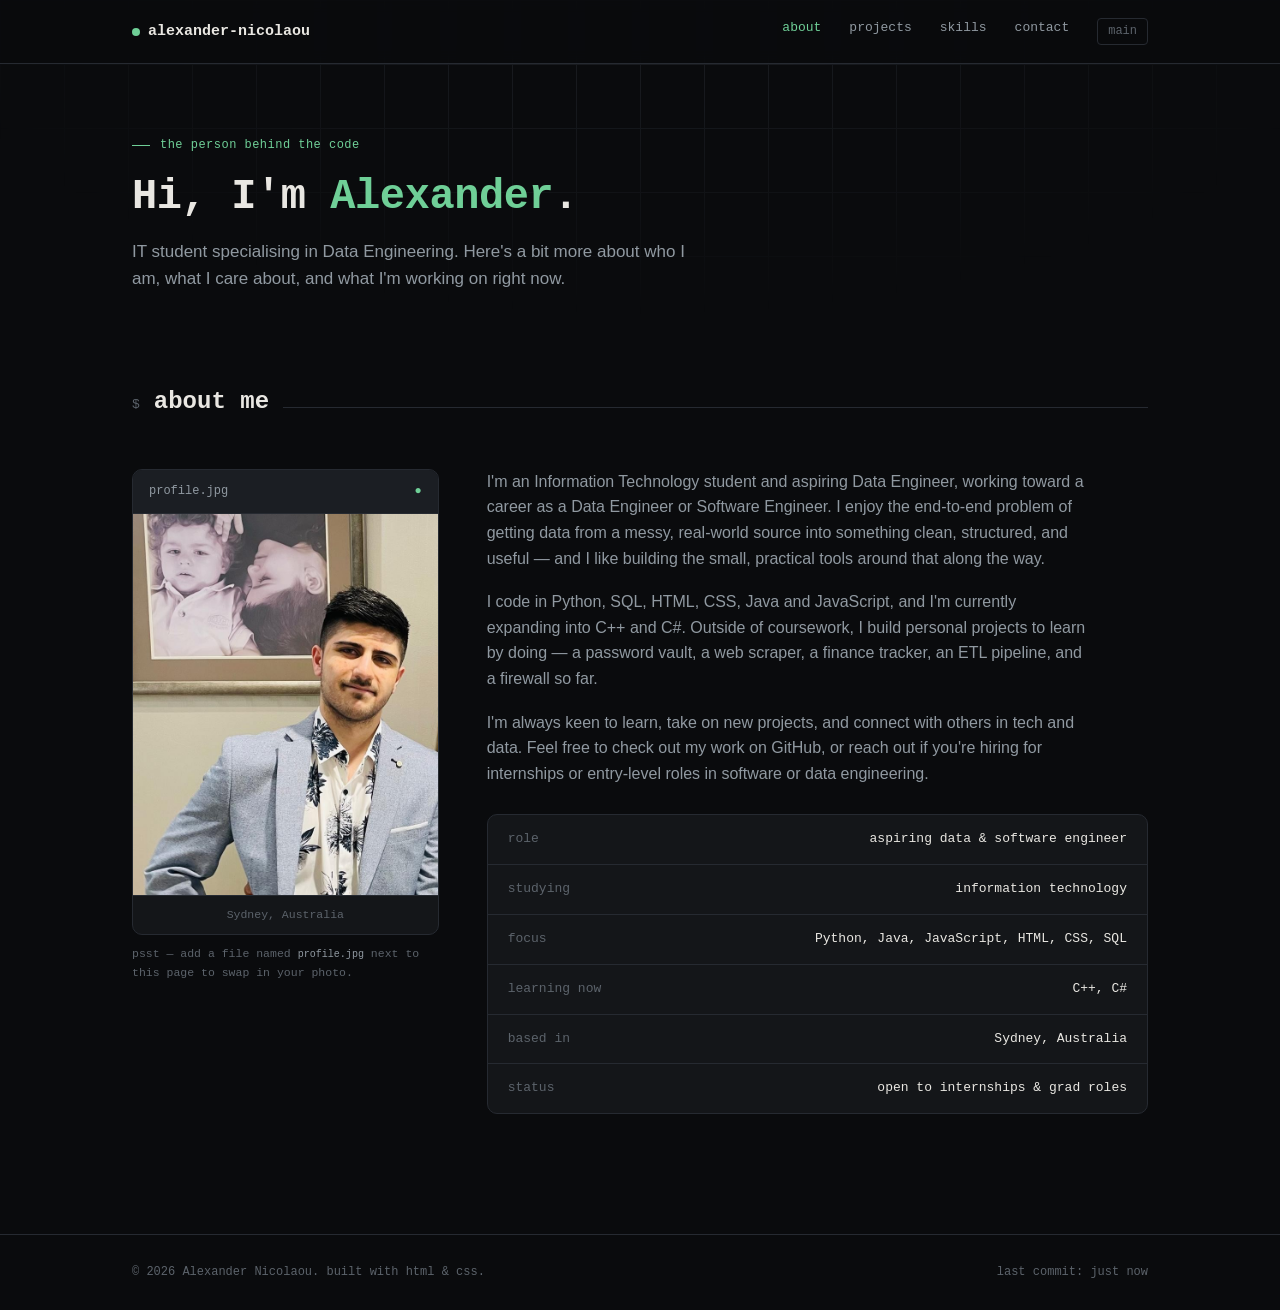
==== about.html @ 753fba61 "Add files via upload" ====
<!DOCTYPE html>
<html lang="en">
<head>
<meta charset="UTF-8">
<meta name="viewport" content="width=device-width, initial-scale=1.0">
<meta http-equiv="Content-Security-Policy" content="default-src 'self'; style-src 'self' 'unsafe-inline' https://fonts.googleapis.com https://cdn.jsdelivr.net; font-src https://fonts.gstatic.com; img-src 'self'; script-src 'none'; object-src 'none'; base-uri 'self';">
<title>About — Alexander Nicolaou</title>
<link rel="preconnect" href="https://fonts.googleapis.com">
<link rel="preconnect" href="https://fonts.gstatic.com" crossorigin>
<link href="https://fonts.googleapis.com/css2?family=JetBrains+Mono:wght@400;500;600;700&family=IBM+Plex+Sans:wght@400;500;600&display=swap" rel="stylesheet">
<link href="https://cdn.jsdelivr.net/npm/bootstrap@5.3.3/dist/css/bootstrap.min.css" rel="stylesheet">
<style>
  :root{
    --bg:#0A0B0D;
    --surface:#141619;
    --surface-2:#1B1E23;
    --border:#262A31;
    --border-strong:#34393F;
    --text:#E9E7E2;
    --text-dim:#9099A1;
    --text-faint:#5C636B;
    --green:#6FCF97;
    --amber:#E0A458;
    --red:#B9614F;
    --blue:#7CA6D8;
    --mono: 'JetBrains Mono', ui-monospace, monospace;
    --sans: 'IBM Plex Sans', -apple-system, sans-serif;
    --maxw: 1080px;
  }
  *{box-sizing:border-box; margin:0; padding:0;}
  html{scroll-behavior:smooth;}
  body{
    background:var(--bg);
    color:var(--text);
    font-family:var(--sans);
    line-height:1.6;
    font-size:16px;
    -webkit-font-smoothing:antialiased;
    min-height:100vh;
    display:flex;
    flex-direction:column;
  }
  a{color:inherit; text-decoration:none;}
  ::selection{background:var(--green); color:#0A0B0D;}

  .wrap{max-width:var(--maxw); margin:0 auto; padding:0 32px; width:100%;}

  .grid-bg{
    position:fixed; inset:0; z-index:-1; opacity:0.5;
    background-image:
      linear-gradient(var(--border) 1px, transparent 1px),
      linear-gradient(90deg, var(--border) 1px, transparent 1px);
    background-size:64px 64px;
    -webkit-mask-image: radial-gradient(ellipse 80% 50% at 50% 0%, #000 20%, transparent 70%);
            mask-image: radial-gradient(ellipse 80% 50% at 50% 0%, #000 20%, transparent 70%);
  }

  /* nav */
  header{
    position:sticky; top:0; z-index:50;
    background:rgba(10,11,13,0.85);
    backdrop-filter:blur(8px);
    border-bottom:1px solid var(--border);
  }
  nav{
    display:flex; align-items:center; justify-content:space-between;
    padding:18px 0;
  }
  .logo{
    font-family:var(--mono); font-weight:600; font-size:15px; color:var(--text);
    display:flex; align-items:center; gap:8px;
  }
  .logo .dot{width:8px; height:8px; border-radius:50%; background:var(--green); display:inline-block;}
  .navlinks{display:flex; gap:28px; font-family:var(--mono); font-size:13px; color:var(--text-dim);}
  .navlinks a{transition:color .15s ease;}
  .navlinks a:hover{color:var(--green);}
  .navlinks a.active{color:var(--green);}
  .navlinks .branch{
    color:var(--text-faint); border:1px solid var(--border); border-radius:4px;
    padding:3px 10px; font-size:12px;
  }
  @media (max-width:640px){ .navlinks a:not(.branch){display:none;} }

  main{flex:1;}

  section{padding:80px 0;}
  .section-head{
    display:flex; align-items:baseline; gap:14px; margin-bottom:44px;
  }
  .section-num{font-family:var(--mono); font-size:13px; color:var(--text-faint);}
  h2{font-family:var(--mono); font-size:24px; font-weight:600;}
  .section-rule{flex:1; height:1px; background:var(--border);}

  .btn{
    font-family:var(--mono); font-size:13px; padding:11px 20px; border-radius:6px;
    border:1px solid var(--border-strong); transition:all .15s ease; display:inline-flex; align-items:center; gap:8px;
    cursor:pointer; background:transparent;
  }
  .btn-primary{background:var(--green); color:#0A0B0D; border-color:var(--green); font-weight:600;}
  .btn-primary:hover{opacity:0.88;}
  .btn-secondary{color:var(--text); background:transparent;}
  .btn-secondary:hover{border-color:var(--text-dim); background:var(--surface);}

  .hero-mini{padding:72px 0 0;}
  .eyebrow{
    font-family:var(--mono); font-size:12px; color:var(--green);
    letter-spacing:0.04em; margin-bottom:18px; display:flex; align-items:center; gap:10px;
  }
  .eyebrow::before{content:''; width:18px; height:1px; background:var(--green); display:inline-block;}
  h1{
    font-family:var(--mono); font-weight:600; font-size:clamp(28px,4.2vw,42px);
    line-height:1.15; letter-spacing:-0.01em; margin-bottom:16px;
  }
  h1 .accent{color:var(--green);}
  .subhead{color:var(--text-dim); font-size:17px; max-width:560px;}

  /* about layout */
  .about-grid{
    display:grid; grid-template-columns:280px 1fr; gap:44px; align-items:start;
  }
  @media (max-width:760px){ .about-grid{grid-template-columns:1fr;} }

  .photo-frame{
    border:1px solid var(--border); border-radius:10px; overflow:hidden;
    background:var(--surface);
  }
  .photo-frame .card-tab{
    display:flex; align-items:center; justify-content:space-between;
    padding:12px 16px; background:var(--surface-2); border-bottom:1px solid var(--border);
    font-family:var(--mono); font-size:12px; color:var(--text-dim);
  }
  .photo-frame .card-status{color:var(--green);}
  .photo-frame .photo-wrap{
    aspect-ratio:4/5; width:100%; background:var(--surface-2);
    display:flex; align-items:center; justify-content:center;
    position:relative; overflow:hidden;
  }
  .photo-frame img{
    width:100%; height:100%; object-fit:cover; display:block;
  }
  .photo-placeholder{
    text-align:center; color:var(--text-faint); font-family:var(--mono); font-size:12px;
    padding:24px; line-height:1.7;
  }
  .photo-placeholder svg{width:40px; height:40px; color:var(--border-strong); margin-bottom:10px;}
  .photo-caption{
    font-family:var(--mono); font-size:11.5px; color:var(--text-faint);
    text-align:center; padding:10px 12px; border-top:1px solid var(--border);
  }

  .about-body p{color:var(--text-dim); margin-bottom:18px; max-width:600px;}
  .about-body p:last-child{margin-bottom:0;}

  .facts{
    margin-top:28px; border:1px solid var(--border); border-radius:10px;
    background:var(--surface); overflow:hidden;
  }
  .fact-row{
    display:flex; justify-content:space-between; gap:16px; padding:14px 20px;
    font-family:var(--mono); font-size:13px; border-bottom:1px solid var(--border);
  }
  .fact-row:last-child{border-bottom:none;}
  .fact-row span:first-child{color:var(--text-faint);}
  .fact-row span:last-child{color:var(--text); text-align:right;}

  .now-list{list-style:none; margin-top:14px;}
  .now-list li{
    display:flex; gap:10px; align-items:baseline; color:var(--text-dim); font-size:14.5px;
    margin-bottom:10px;
  }
  .now-list li::before{content:'▸'; color:var(--green); font-family:var(--mono); flex-shrink:0;}

  footer{
    border-top:1px solid var(--border); padding:28px 0; margin-top:40px;
    font-family:var(--mono); font-size:12px; color:var(--text-faint);
    display:flex; justify-content:space-between; flex-wrap:wrap; gap:10px;
  }

  :focus-visible{outline:2px solid var(--green); outline-offset:2px;}
</style>
</head>
<body>

<div class="grid-bg"></div>

<header>
  <div class="wrap container">
    <nav>
      <a class="logo" href="index.html"><span class="dot"></span>alexander-nicolaou</a>
      <div class="navlinks">
        <a href="about.html" class="active">about</a>
        <a href="projects.html">projects</a>
        <a href="index.html#skills">skills</a>
        <a href="contact.html">contact</a>
        <span class="branch">main</span>
      </div>
    </nav>
  </div>
</header>

<main>
  <div class="wrap container">
    <section class="hero-mini">
      <div class="eyebrow">the person behind the code</div>
      <h1>Hi, I'm <span class="accent">Alexander</span>.</h1>
      <p class="subhead">IT student specialising in Data Engineering. Here's a bit more about who I am, what I care about, and what I'm working on right now.</p>
    </section>

    <section id="about-detail">
      <div class="section-head">
        <span class="section-num">$</span>
        <h2>about me</h2>
        <div class="section-rule"></div>
      </div>

      <div class="row g-5">
        <div class="col-lg-4">
          <div class="photo-frame">
            <div class="card-tab"><span>profile.jpg</span><span class="card-status">●</span></div>
            <div class="photo-wrap">
              <!-- Add your photo: drop a file named "profile.jpg" in the same folder as this page. -->
              <img src="profile.jpg" alt="Alexander Nicolaou">
            </div>
            <div class="photo-caption">Sydney, Australia</div>
          </div>
          <p style="font-family:var(--mono); font-size:11.5px; color:var(--text-faint); margin-top:10px;">psst — add a file named <code style="color:var(--text-dim);">profile.jpg</code> next to this page to swap in your photo.</p>
        </div>

        <div class="col-lg-8">
          <div class="about-body">
            <p>I'm an Information Technology student and aspiring Data Engineer, working toward a career as a Data Engineer or Software Engineer. I enjoy the end-to-end problem of getting data from a messy, real-world source into something clean, structured, and useful — and I like building the small, practical tools around that along the way.</p>
            <p>I code in Python, SQL, HTML, CSS, Java and JavaScript, and I'm currently expanding into C++ and C#. Outside of coursework, I build personal projects to learn by doing — a password vault, a web scraper, a finance tracker, an ETL pipeline, and a firewall so far.</p>
            <p>I'm always keen to learn, take on new projects, and connect with others in tech and data. Feel free to check out my work on GitHub, or reach out if you're hiring for internships or entry-level roles in software or data engineering.</p>
          </div>

          <div class="facts">
            <div class="fact-row"><span>role</span><span>aspiring data &amp; software engineer</span></div>
            <div class="fact-row"><span>studying</span><span>information technology</span></div>
            <div class="fact-row"><span>focus</span><span>Python, Java, JavaScript, HTML, CSS, SQL</span></div>
            <div class="fact-row"><span>learning now</span><span>C++, C#</span></div>
            <div class="fact-row"><span>based in</span><span>Sydney, Australia</span></div>
            <div class="fact-row"><span>status</span><span>open to internships &amp; grad roles</span></div>
          </div>
        </div>
      </div>
    </section>
  </div>
</main>

<footer>
  <div class="wrap" style="display:flex; justify-content:space-between; width:100%; flex-wrap:wrap; gap:10px;">
    <span>© 2026 Alexander Nicolaou. built with html &amp; css.</span>
    <span>last commit: just now</span>
  </div>
</footer>

</body>
</html>
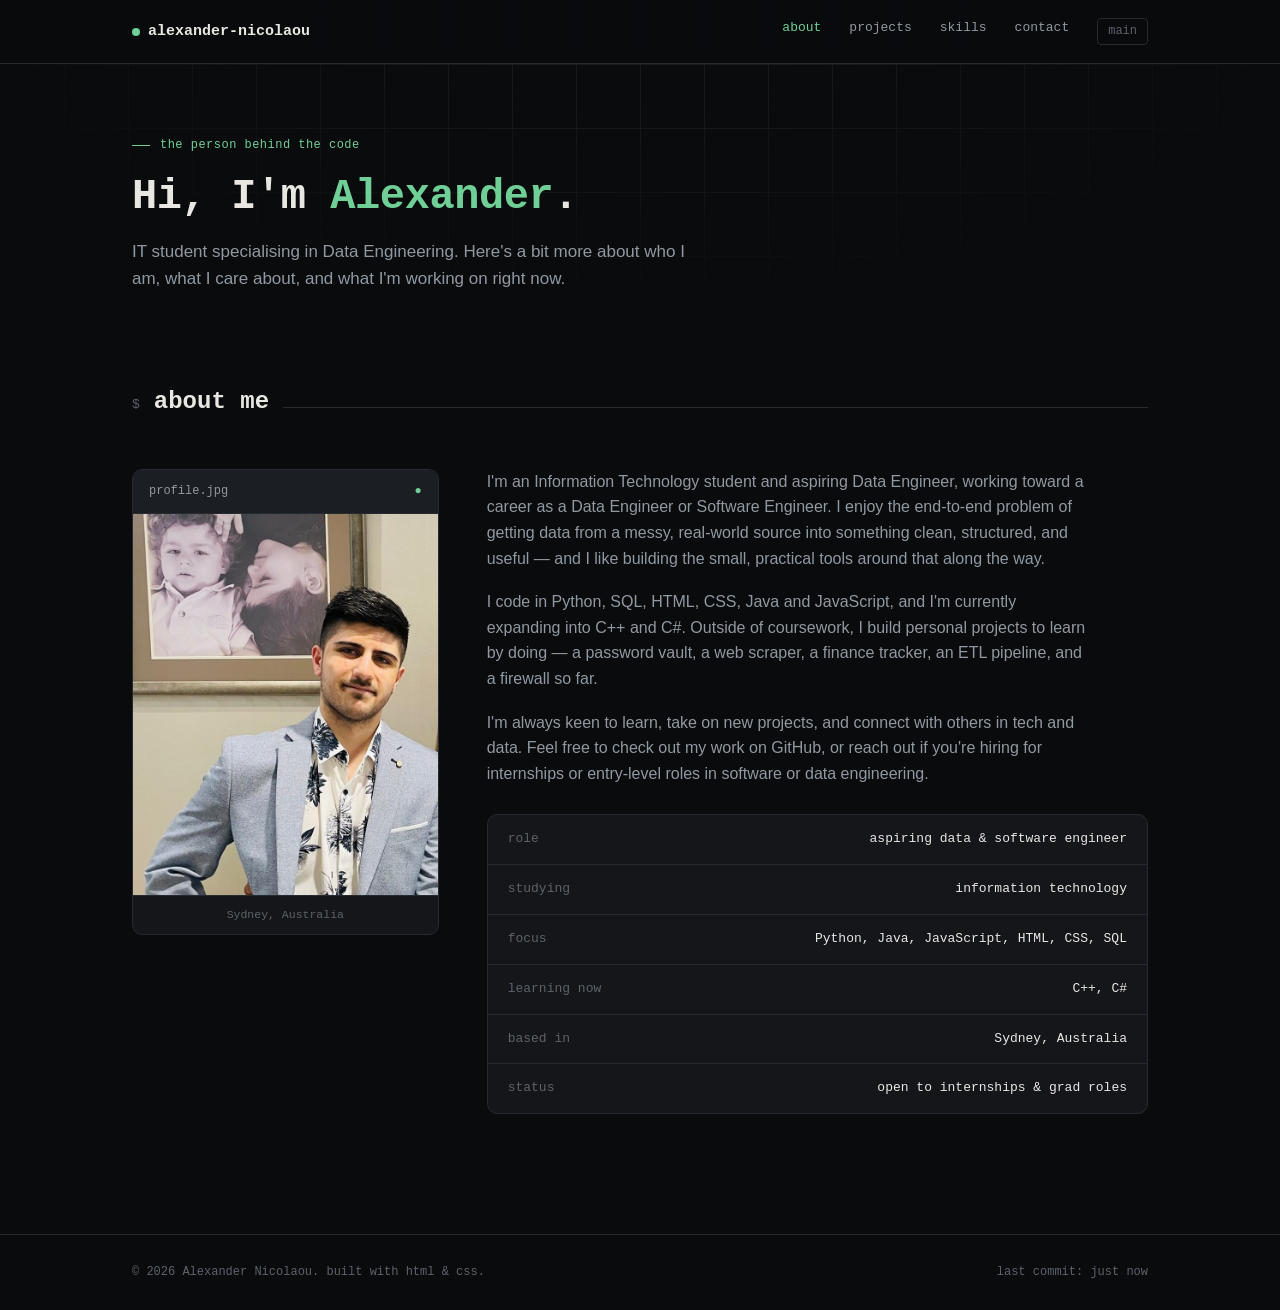
==== commit 62d374bf: "Update about.html Removed instructions for adding a profile photo." ====
--- a/about.html
+++ b/about.html
@@ -218,12 +218,10 @@
           <div class="photo-frame">
             <div class="card-tab"><span>profile.jpg</span><span class="card-status">●</span></div>
             <div class="photo-wrap">
-              <!-- Add your photo: drop a file named "profile.jpg" in the same folder as this page. -->
               <img src="profile.jpg" alt="Alexander Nicolaou">
             </div>
             <div class="photo-caption">Sydney, Australia</div>
           </div>
-          <p style="font-family:var(--mono); font-size:11.5px; color:var(--text-faint); margin-top:10px;">psst — add a file named <code style="color:var(--text-dim);">profile.jpg</code> next to this page to swap in your photo.</p>
         </div>
 
         <div class="col-lg-8">
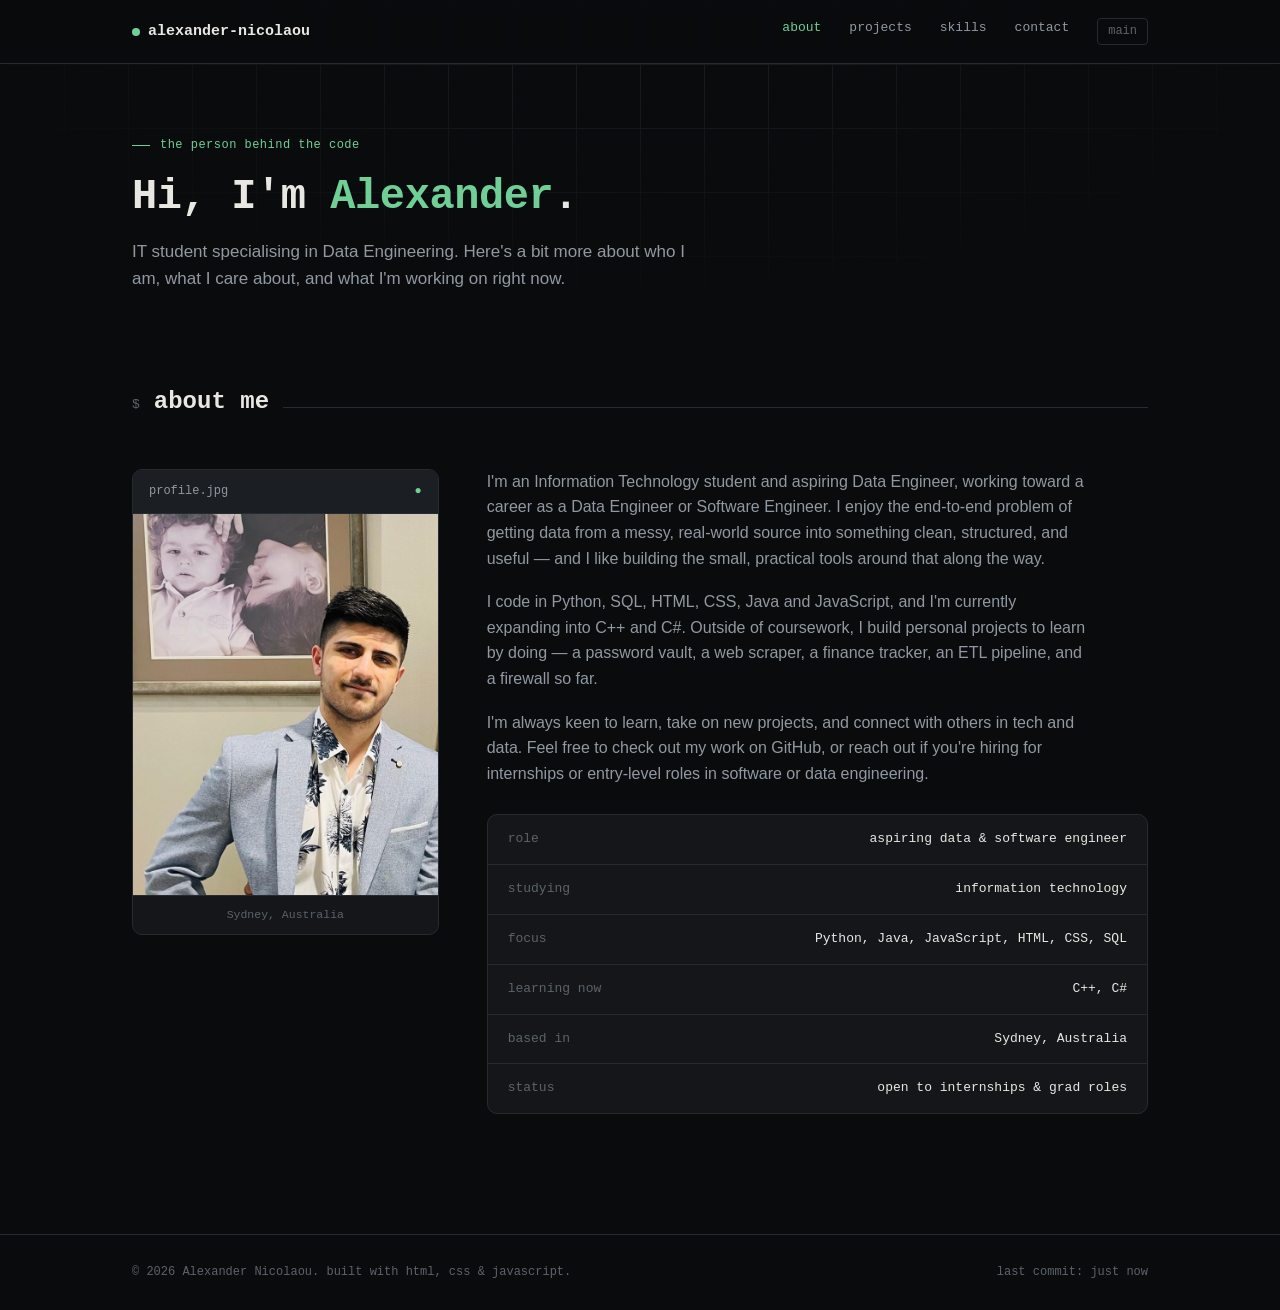
==== commit e676dfe9: "Add files via upload" ====
--- a/about.html
+++ b/about.html
@@ -3,7 +3,7 @@
 <head>
 <meta charset="UTF-8">
 <meta name="viewport" content="width=device-width, initial-scale=1.0">
-<meta http-equiv="Content-Security-Policy" content="default-src 'self'; style-src 'self' 'unsafe-inline' https://fonts.googleapis.com https://cdn.jsdelivr.net; font-src https://fonts.gstatic.com; img-src 'self'; script-src 'none'; object-src 'none'; base-uri 'self';">
+<meta http-equiv="Content-Security-Policy" content="default-src 'self'; style-src 'self' 'unsafe-inline' https://fonts.googleapis.com https://cdn.jsdelivr.net; font-src https://fonts.gstatic.com; img-src 'self'; script-src 'self'; object-src 'none'; base-uri 'self';">
 <title>About — Alexander Nicolaou</title>
 <link rel="preconnect" href="https://fonts.googleapis.com">
 <link rel="preconnect" href="https://fonts.gstatic.com" crossorigin>
@@ -178,6 +178,7 @@
 
   :focus-visible{outline:2px solid var(--green); outline-offset:2px;}
 </style>
+<link rel="stylesheet" href="enhancements.css">
 </head>
 <body>
 
@@ -187,13 +188,14 @@
   <div class="wrap container">
     <nav>
       <a class="logo" href="index.html"><span class="dot"></span>alexander-nicolaou</a>
-      <div class="navlinks">
+      <div class="navlinks" id="navlinks">
         <a href="about.html" class="active">about</a>
         <a href="projects.html">projects</a>
         <a href="index.html#skills">skills</a>
         <a href="contact.html">contact</a>
         <span class="branch">main</span>
       </div>
+      <button class="nav-toggle" type="button" aria-label="Toggle navigation menu" aria-expanded="false" aria-controls="navlinks"><span></span><span></span><span></span></button>
     </nav>
   </div>
 </header>
@@ -247,10 +249,12 @@
 
 <footer>
   <div class="wrap" style="display:flex; justify-content:space-between; width:100%; flex-wrap:wrap; gap:10px;">
-    <span>© 2026 Alexander Nicolaou. built with html &amp; css.</span>
+    <span>© 2026 Alexander Nicolaou. built with html, css &amp; javascript.</span>
     <span>last commit: just now</span>
   </div>
 </footer>
 
+<script src="script.js"></script>
+
 </body>
 </html>
--- a/enhancements.css
+++ b/enhancements.css
@@ -0,0 +1,145 @@
+:root{
+  --error:#E5806C;         
+  --error-bg:rgba(229,128,108,0.10);
+}
+
+/* phone nav */
+.nav-toggle{
+  display:none; flex-direction:column; align-items:center; justify-content:center; gap:4px;
+  width:40px; height:36px; padding:0; cursor:pointer;
+  background:transparent; border:1px solid var(--border-strong); border-radius:6px;
+  transition:border-color .15s ease;
+}
+.nav-toggle span{
+  display:block; width:18px; height:2px; background:var(--text-dim); border-radius:1px;
+  transition:transform .2s ease, opacity .2s ease, background .15s ease;
+}
+.nav-toggle:hover{border-color:var(--green);}
+.nav-toggle:hover span{background:var(--green);}
+.nav-toggle.is-open span:nth-child(1){transform:translateY(6px) rotate(45deg);}
+.nav-toggle.is-open span:nth-child(2){opacity:0;}
+.nav-toggle.is-open span:nth-child(3){transform:translateY(-6px) rotate(-45deg);}
+
+@media (max-width:640px){
+  .nav-toggle{display:flex;}
+  header .navlinks{
+    display:none; position:absolute; top:100%; left:0; right:0;
+    flex-direction:column; gap:0; padding:6px 32px 18px;
+    background:rgba(10,11,13,0.97); border-bottom:1px solid var(--border);
+  }
+  header .navlinks.open{display:flex;}
+  header .navlinks.open a:not(.branch){
+    display:block; padding:13px 0; font-size:14px; border-bottom:1px solid var(--border);
+  }
+  header .navlinks .branch{align-self:flex-start; margin-top:16px;}
+}
+
+/* quote gen*/
+.inspire-section{padding:0 0 24px;}
+.quote-card{
+  background:var(--surface); border:1px solid var(--border); border-radius:10px; overflow:hidden;
+}
+.quote-body{padding:34px 32px 24px;}
+.quote-text{
+  font-family:var(--mono); font-size:clamp(17px,2.4vw,22px); font-weight:500; line-height:1.5;
+  color:var(--text); margin:0 0 14px; max-width:62ch;
+}
+.quote-author{font-family:var(--mono); font-size:13px; color:var(--green);}
+.quote-actions{
+  display:flex; align-items:center; gap:16px; flex-wrap:wrap;
+  padding:0 32px 30px;
+}
+.quote-actions .btn{cursor:pointer;}
+.quote-hint{font-family:var(--mono); font-size:12px; color:var(--text-faint);}
+.quote-fade{animation:quoteIn .4s ease;}
+@keyframes quoteIn{
+  from{opacity:0; transform:translateY(6px);}
+  to{opacity:1; transform:translateY(0);}
+}
+@media (max-width:640px){
+  .quote-body{padding:26px 20px 18px;}
+  .quote-actions{padding:0 20px 24px;}
+}
+
+/* contact checker */
+.form-box .form-control.has-error{
+  border-color:var(--error); background:var(--error-bg);
+  background-image:none; padding-right:14px;
+}
+.form-box .form-control.has-error:focus{box-shadow:0 0 0 3px rgba(229,128,108,0.2);}
+.form-box .form-control.is-ok{
+  border-color:rgba(111,207,151,0.55); background-image:none; padding-right:14px;
+}
+.form-box .form-control.is-ok:focus{border-color:var(--green);}
+
+.field-error{
+  font-family:var(--mono); font-size:12px; line-height:1.5; color:var(--error);
+  margin-top:8px; min-height:0;
+}
+.field-error:empty{display:none;}
+.field-error::before{content:'! '; font-weight:700;}
+
+.label-row{display:flex; align-items:baseline; justify-content:space-between; gap:12px; margin-bottom:8px;}
+.label-row .form-label{margin-bottom:0;}
+.char-counter{font-family:var(--mono); font-size:12px; color:var(--text-faint); transition:color .15s ease;}
+.char-counter.is-warn{color:var(--amber);}
+.char-counter.is-limit{color:var(--error);}
+
+.counter-bar{height:3px; background:var(--border); border-radius:2px; margin-top:8px; overflow:hidden;}
+.counter-fill{height:100%; width:0; background:var(--green); border-radius:2px; transition:width .12s ease, background .15s ease;}
+.counter-fill.is-warn{background:var(--amber);}
+.counter-fill.is-limit{background:var(--error);}
+
+.limit-alert{
+  margin-top:10px; padding:10px 14px; border-radius:6px;
+  font-family:var(--mono); font-size:12.5px; line-height:1.5;
+  color:var(--error); background:var(--error-bg); border:1px solid rgba(229,128,108,0.4);
+}
+.limit-alert[hidden]{display:none;}
+
+.form-status{
+  margin-top:22px; padding:12px 16px; border-radius:6px;
+  font-family:var(--mono); font-size:13px; line-height:1.5;
+}
+.form-status[hidden]{display:none;}
+.form-status-error{color:var(--error); background:var(--error-bg); border:1px solid rgba(229,128,108,0.4);}
+.form-status-success{color:var(--green); background:rgba(111,207,151,0.08); border:1px solid rgba(111,207,151,0.4);}
+
+/* projects*/
+.filter-bar{
+  display:flex; align-items:center; gap:10px; flex-wrap:wrap; margin:-12px 0 32px;
+}
+.filter-label{font-family:var(--mono); font-size:12px; color:var(--text-faint); margin-right:4px;}
+.filter-btn{
+  font-family:var(--mono); font-size:12.5px; padding:7px 14px; border-radius:6px; cursor:pointer;
+  background:transparent; color:var(--text-dim); border:1px solid var(--border-strong);
+  transition:color .15s ease, border-color .15s ease, background .15s ease;
+}
+.filter-btn:hover{color:var(--text); border-color:var(--text-dim);}
+.filter-btn.active{color:#0A0B0D; background:var(--green); border-color:var(--green); font-weight:600;}
+.filter-count{margin-left:auto; font-family:var(--mono); font-size:12px; color:var(--text-faint);}
+.project-item[hidden]{display:none !important;}
+.filter-in{animation:filterIn .3s ease;}
+@keyframes filterIn{
+  from{opacity:0; transform:translateY(8px);}
+  to{opacity:1; transform:translateY(0);}
+}
+@media (max-width:520px){ .filter-count{margin-left:0; width:100%;} }
+
+/* back to top function */
+.back-to-top{
+  position:fixed; right:22px; bottom:22px; z-index:60;
+  width:42px; height:42px; border-radius:8px; cursor:pointer;
+  font-family:var(--mono); font-size:18px; line-height:1;
+  color:var(--text-dim); background:var(--surface); border:1px solid var(--border-strong);
+  opacity:0; visibility:hidden; transform:translateY(8px);
+  transition:opacity .2s ease, transform .2s ease, visibility .2s, color .15s ease, border-color .15s ease;
+}
+.back-to-top.visible{opacity:1; visibility:visible; transform:translateY(0);}
+.back-to-top:hover{color:var(--green); border-color:var(--green);}
+
+
+@media (prefers-reduced-motion:reduce){
+  .quote-fade, .filter-in{animation:none;}
+  .counter-fill, .back-to-top, .nav-toggle span{transition:none;}
+}
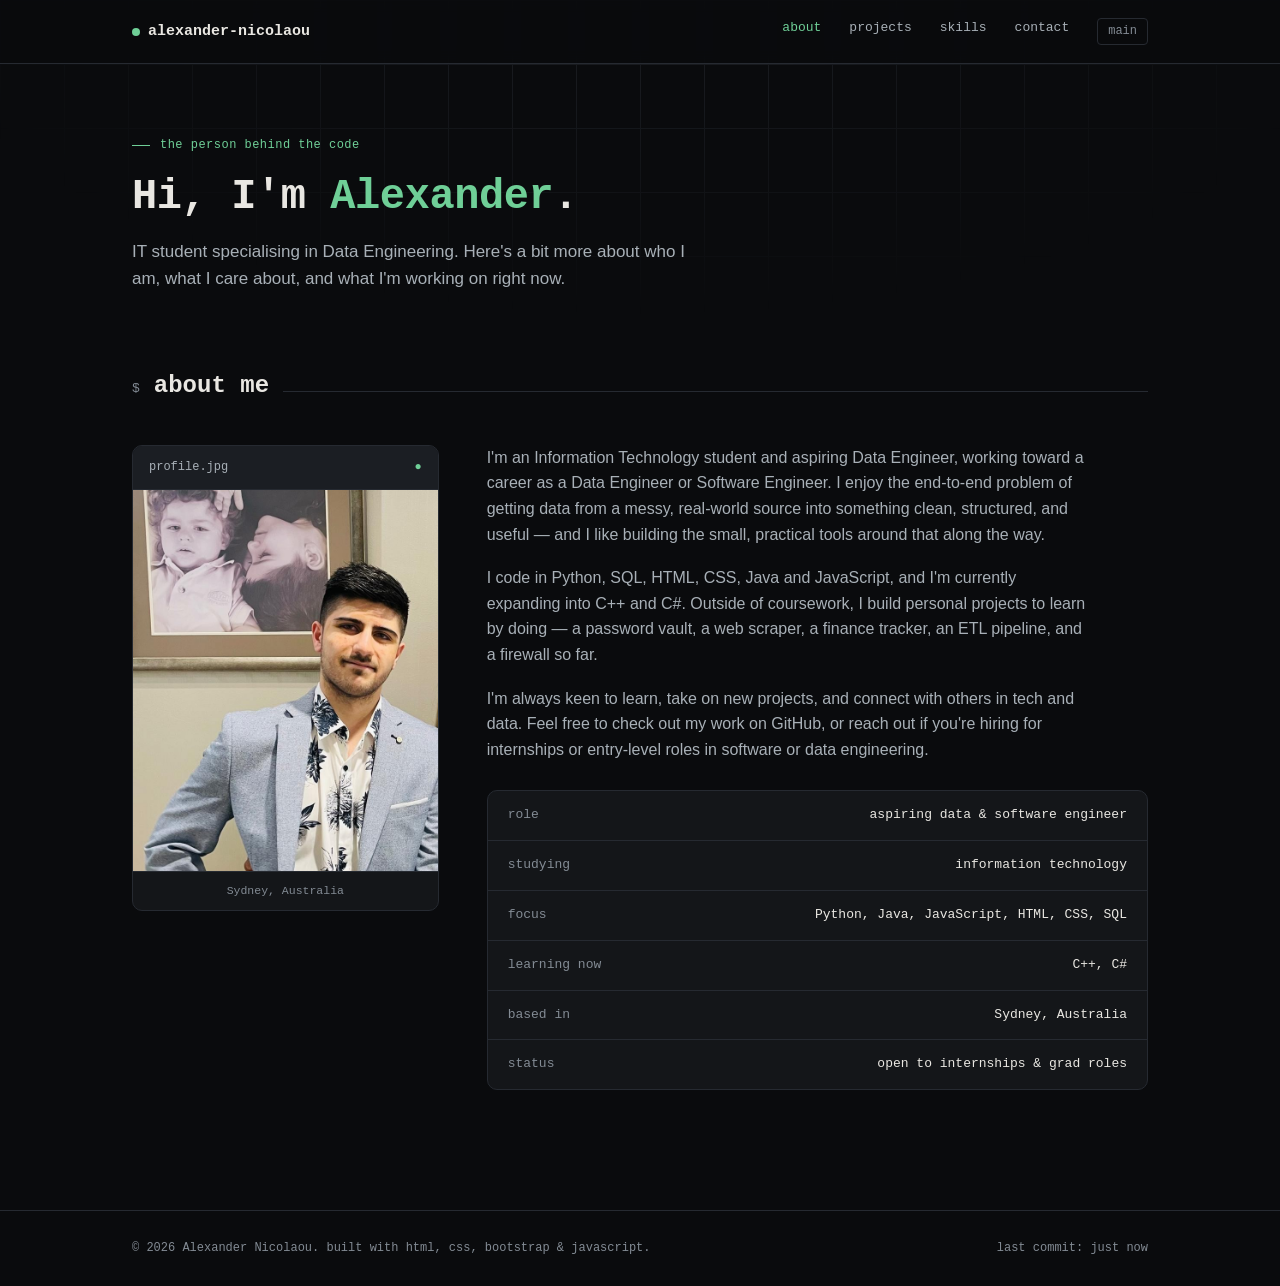
==== commit 96d6a349: "Website overhaul" ====
--- a/about.html
+++ b/about.html
@@ -3,181 +3,13 @@
 <head>
 <meta charset="UTF-8">
 <meta name="viewport" content="width=device-width, initial-scale=1.0">
-<meta http-equiv="Content-Security-Policy" content="default-src 'self'; style-src 'self' 'unsafe-inline' https://fonts.googleapis.com https://cdn.jsdelivr.net; font-src https://fonts.gstatic.com; img-src 'self'; script-src 'self'; object-src 'none'; base-uri 'self';">
+<meta http-equiv="Content-Security-Policy" content="default-src 'self'; style-src 'self' https://fonts.googleapis.com https://cdn.jsdelivr.net; font-src https://fonts.gstatic.com; img-src 'self' data:; script-src 'self'; object-src 'none'; base-uri 'self';">
 <title>About — Alexander Nicolaou</title>
 <link rel="preconnect" href="https://fonts.googleapis.com">
 <link rel="preconnect" href="https://fonts.gstatic.com" crossorigin>
 <link href="https://fonts.googleapis.com/css2?family=JetBrains+Mono:wght@400;500;600;700&family=IBM+Plex+Sans:wght@400;500;600&display=swap" rel="stylesheet">
 <link href="https://cdn.jsdelivr.net/npm/bootstrap@5.3.3/dist/css/bootstrap.min.css" rel="stylesheet">
-<style>
-  :root{
-    --bg:#0A0B0D;
-    --surface:#141619;
-    --surface-2:#1B1E23;
-    --border:#262A31;
-    --border-strong:#34393F;
-    --text:#E9E7E2;
-    --text-dim:#9099A1;
-    --text-faint:#5C636B;
-    --green:#6FCF97;
-    --amber:#E0A458;
-    --red:#B9614F;
-    --blue:#7CA6D8;
-    --mono: 'JetBrains Mono', ui-monospace, monospace;
-    --sans: 'IBM Plex Sans', -apple-system, sans-serif;
-    --maxw: 1080px;
-  }
-  *{box-sizing:border-box; margin:0; padding:0;}
-  html{scroll-behavior:smooth;}
-  body{
-    background:var(--bg);
-    color:var(--text);
-    font-family:var(--sans);
-    line-height:1.6;
-    font-size:16px;
-    -webkit-font-smoothing:antialiased;
-    min-height:100vh;
-    display:flex;
-    flex-direction:column;
-  }
-  a{color:inherit; text-decoration:none;}
-  ::selection{background:var(--green); color:#0A0B0D;}
-
-  .wrap{max-width:var(--maxw); margin:0 auto; padding:0 32px; width:100%;}
-
-  .grid-bg{
-    position:fixed; inset:0; z-index:-1; opacity:0.5;
-    background-image:
-      linear-gradient(var(--border) 1px, transparent 1px),
-      linear-gradient(90deg, var(--border) 1px, transparent 1px);
-    background-size:64px 64px;
-    -webkit-mask-image: radial-gradient(ellipse 80% 50% at 50% 0%, #000 20%, transparent 70%);
-            mask-image: radial-gradient(ellipse 80% 50% at 50% 0%, #000 20%, transparent 70%);
-  }
-
-  /* nav */
-  header{
-    position:sticky; top:0; z-index:50;
-    background:rgba(10,11,13,0.85);
-    backdrop-filter:blur(8px);
-    border-bottom:1px solid var(--border);
-  }
-  nav{
-    display:flex; align-items:center; justify-content:space-between;
-    padding:18px 0;
-  }
-  .logo{
-    font-family:var(--mono); font-weight:600; font-size:15px; color:var(--text);
-    display:flex; align-items:center; gap:8px;
-  }
-  .logo .dot{width:8px; height:8px; border-radius:50%; background:var(--green); display:inline-block;}
-  .navlinks{display:flex; gap:28px; font-family:var(--mono); font-size:13px; color:var(--text-dim);}
-  .navlinks a{transition:color .15s ease;}
-  .navlinks a:hover{color:var(--green);}
-  .navlinks a.active{color:var(--green);}
-  .navlinks .branch{
-    color:var(--text-faint); border:1px solid var(--border); border-radius:4px;
-    padding:3px 10px; font-size:12px;
-  }
-  @media (max-width:640px){ .navlinks a:not(.branch){display:none;} }
-
-  main{flex:1;}
-
-  section{padding:80px 0;}
-  .section-head{
-    display:flex; align-items:baseline; gap:14px; margin-bottom:44px;
-  }
-  .section-num{font-family:var(--mono); font-size:13px; color:var(--text-faint);}
-  h2{font-family:var(--mono); font-size:24px; font-weight:600;}
-  .section-rule{flex:1; height:1px; background:var(--border);}
-
-  .btn{
-    font-family:var(--mono); font-size:13px; padding:11px 20px; border-radius:6px;
-    border:1px solid var(--border-strong); transition:all .15s ease; display:inline-flex; align-items:center; gap:8px;
-    cursor:pointer; background:transparent;
-  }
-  .btn-primary{background:var(--green); color:#0A0B0D; border-color:var(--green); font-weight:600;}
-  .btn-primary:hover{opacity:0.88;}
-  .btn-secondary{color:var(--text); background:transparent;}
-  .btn-secondary:hover{border-color:var(--text-dim); background:var(--surface);}
-
-  .hero-mini{padding:72px 0 0;}
-  .eyebrow{
-    font-family:var(--mono); font-size:12px; color:var(--green);
-    letter-spacing:0.04em; margin-bottom:18px; display:flex; align-items:center; gap:10px;
-  }
-  .eyebrow::before{content:''; width:18px; height:1px; background:var(--green); display:inline-block;}
-  h1{
-    font-family:var(--mono); font-weight:600; font-size:clamp(28px,4.2vw,42px);
-    line-height:1.15; letter-spacing:-0.01em; margin-bottom:16px;
-  }
-  h1 .accent{color:var(--green);}
-  .subhead{color:var(--text-dim); font-size:17px; max-width:560px;}
-
-  /* about layout */
-  .about-grid{
-    display:grid; grid-template-columns:280px 1fr; gap:44px; align-items:start;
-  }
-  @media (max-width:760px){ .about-grid{grid-template-columns:1fr;} }
-
-  .photo-frame{
-    border:1px solid var(--border); border-radius:10px; overflow:hidden;
-    background:var(--surface);
-  }
-  .photo-frame .card-tab{
-    display:flex; align-items:center; justify-content:space-between;
-    padding:12px 16px; background:var(--surface-2); border-bottom:1px solid var(--border);
-    font-family:var(--mono); font-size:12px; color:var(--text-dim);
-  }
-  .photo-frame .card-status{color:var(--green);}
-  .photo-frame .photo-wrap{
-    aspect-ratio:4/5; width:100%; background:var(--surface-2);
-    display:flex; align-items:center; justify-content:center;
-    position:relative; overflow:hidden;
-  }
-  .photo-frame img{
-    width:100%; height:100%; object-fit:cover; display:block;
-  }
-  .photo-placeholder{
-    text-align:center; color:var(--text-faint); font-family:var(--mono); font-size:12px;
-    padding:24px; line-height:1.7;
-  }
-  .photo-placeholder svg{width:40px; height:40px; color:var(--border-strong); margin-bottom:10px;}
-  .photo-caption{
-    font-family:var(--mono); font-size:11.5px; color:var(--text-faint);
-    text-align:center; padding:10px 12px; border-top:1px solid var(--border);
-  }
-
-  .about-body p{color:var(--text-dim); margin-bottom:18px; max-width:600px;}
-  .about-body p:last-child{margin-bottom:0;}
-
-  .facts{
-    margin-top:28px; border:1px solid var(--border); border-radius:10px;
-    background:var(--surface); overflow:hidden;
-  }
-  .fact-row{
-    display:flex; justify-content:space-between; gap:16px; padding:14px 20px;
-    font-family:var(--mono); font-size:13px; border-bottom:1px solid var(--border);
-  }
-  .fact-row:last-child{border-bottom:none;}
-  .fact-row span:first-child{color:var(--text-faint);}
-  .fact-row span:last-child{color:var(--text); text-align:right;}
-
-  .now-list{list-style:none; margin-top:14px;}
-  .now-list li{
-    display:flex; gap:10px; align-items:baseline; color:var(--text-dim); font-size:14.5px;
-    margin-bottom:10px;
-  }
-  .now-list li::before{content:'▸'; color:var(--green); font-family:var(--mono); flex-shrink:0;}
-
-  footer{
-    border-top:1px solid var(--border); padding:28px 0; margin-top:40px;
-    font-family:var(--mono); font-size:12px; color:var(--text-faint);
-    display:flex; justify-content:space-between; flex-wrap:wrap; gap:10px;
-  }
-
-  :focus-visible{outline:2px solid var(--green); outline-offset:2px;}
-</style>
+<link rel="stylesheet" href="style.css">
 <link rel="stylesheet" href="enhancements.css">
 </head>
 <body>
@@ -233,7 +65,7 @@
             <p>I'm always keen to learn, take on new projects, and connect with others in tech and data. Feel free to check out my work on GitHub, or reach out if you're hiring for internships or entry-level roles in software or data engineering.</p>
           </div>
 
-          <div class="facts">
+          <div class="facts facts-card">
             <div class="fact-row"><span>role</span><span>aspiring data &amp; software engineer</span></div>
             <div class="fact-row"><span>studying</span><span>information technology</span></div>
             <div class="fact-row"><span>focus</span><span>Python, Java, JavaScript, HTML, CSS, SQL</span></div>
@@ -248,8 +80,8 @@
 </main>
 
 <footer>
-  <div class="wrap" style="display:flex; justify-content:space-between; width:100%; flex-wrap:wrap; gap:10px;">
-    <span>© 2026 Alexander Nicolaou. built with html, css &amp; javascript.</span>
+  <div class="wrap">
+    <span>© 2026 Alexander Nicolaou. built with html, css, bootstrap &amp; javascript.</span>
     <span>last commit: just now</span>
   </div>
 </footer>
--- a/style.css
+++ b/style.css
@@ -0,0 +1,383 @@
+/* ==========================================================================
+   style.css — shared base styles for every page.
+   Load order on each page: Bootstrap -> style.css -> enhancements.css
+   (Everything lives in external files so the CSP can drop 'unsafe-inline'.)
+   ========================================================================== */
+
+:root{
+  --bg:#0A0B0D;
+  --surface:#141619;
+  --surface-2:#1B1E23;
+  --border:#262A31;
+  --border-strong:#34393F;
+  --text:#E9E7E2;
+  --text-dim:#A8B0B7;      /* slightly lighter so it stays clearly above --text-faint */
+  --text-faint:#838B94;    /* was #5C636B (~3:1); now ~5:1 on --surface, passes WCAG AA */
+  --green:#6FCF97;
+  --amber:#E0A458;
+  --red:#B9614F;
+  --blue:#7CA6D8;
+  --mono: 'JetBrains Mono', ui-monospace, monospace;
+  --sans: 'IBM Plex Sans', -apple-system, sans-serif;
+  --maxw: 1080px;
+}
+
+/* ---------- reset + base (identical on every page) ---------- */
+*{box-sizing:border-box; margin:0; padding:0;}
+html{scroll-behavior:smooth;}
+body{
+  background:var(--bg);
+  color:var(--text);
+  font-family:var(--sans);
+  line-height:1.6;
+  font-size:16px;
+  -webkit-font-smoothing:antialiased;
+  min-height:100vh;
+  display:flex;
+  flex-direction:column;
+}
+main{flex:1;}
+a{color:inherit; text-decoration:none;}
+::selection{background:var(--green); color:#0A0B0D;}
+[hidden]{display:none !important;}
+:focus-visible{outline:2px solid var(--green); outline-offset:2px;}
+
+.wrap{max-width:var(--maxw); margin:0 auto; padding:0 32px; width:100%;}
+
+.grid-bg{
+  position:fixed; inset:0; z-index:-1; opacity:0.5;
+  background-image:
+    linear-gradient(var(--border) 1px, transparent 1px),
+    linear-gradient(90deg, var(--border) 1px, transparent 1px);
+  background-size:64px 64px;
+  -webkit-mask-image: radial-gradient(ellipse 80% 50% at 50% 0%, #000 20%, transparent 70%);
+          mask-image: radial-gradient(ellipse 80% 50% at 50% 0%, #000 20%, transparent 70%);
+}
+
+/* ---------- nav (mobile behaviour lives in enhancements.css) ---------- */
+header{
+  position:sticky; top:0; z-index:50;
+  background:rgba(10,11,13,0.85);
+  backdrop-filter:blur(8px);
+  border-bottom:1px solid var(--border);
+}
+nav{
+  display:flex; align-items:center; justify-content:space-between;
+  padding:18px 0;
+}
+.logo{
+  font-family:var(--mono); font-weight:600; font-size:15px; color:var(--text);
+  display:flex; align-items:center; gap:8px;
+}
+.logo .dot{width:8px; height:8px; border-radius:50%; background:var(--green); display:inline-block;}
+.navlinks{display:flex; gap:28px; font-family:var(--mono); font-size:13px; color:var(--text-dim);}
+.navlinks a{transition:color .15s ease;}
+.navlinks a:hover, .navlinks a.active{color:var(--green);}
+.navlinks .branch{
+  color:var(--text-faint); border:1px solid var(--border); border-radius:4px;
+  padding:3px 10px; font-size:12px;
+}
+
+/* ---------- typography + section scaffolding ---------- */
+section{padding:80px 0;}
+.section-head{display:flex; align-items:baseline; gap:14px; margin-bottom:44px;}
+.section-num{font-family:var(--mono); font-size:13px; color:var(--text-faint);}
+h2{font-family:var(--mono); font-size:24px; font-weight:600; margin:0;}
+.section-rule{flex:1; height:1px; background:var(--border);}
+.section-cta{margin-top:28px;}
+
+.hero-mini{padding:72px 0 0;}
+.eyebrow{
+  font-family:var(--mono); font-size:12px; color:var(--green);
+  letter-spacing:0.04em; margin-bottom:18px; display:flex; align-items:center; gap:10px;
+}
+.eyebrow::before{content:''; width:18px; height:1px; background:var(--green); display:inline-block;}
+h1{
+  font-family:var(--mono); font-weight:600; font-size:clamp(28px,4.2vw,42px);
+  line-height:1.15; letter-spacing:-0.01em; margin-bottom:16px;
+}
+h1 .accent{color:var(--green);}
+.subhead{color:var(--text-dim); font-size:17px; max-width:560px; margin-bottom:0;}
+
+/* ---------- buttons (Bootstrap .btn themed through its own CSS variables,
+   so Bootstrap's blue hover/active colours can't leak through) ---------- */
+.btn{
+  font-family:var(--mono); font-size:13px; padding:11px 20px; border-radius:6px;
+  border:1px solid var(--border-strong); transition:all .15s ease;
+  display:inline-flex; align-items:center; gap:8px;
+  cursor:pointer; background:transparent;
+}
+.btn-primary{
+  --bs-btn-color:#0A0B0D; --bs-btn-bg:var(--green); --bs-btn-border-color:var(--green);
+  --bs-btn-hover-color:#0A0B0D; --bs-btn-hover-bg:var(--green); --bs-btn-hover-border-color:var(--green);
+  --bs-btn-active-color:#0A0B0D; --bs-btn-active-bg:var(--green); --bs-btn-active-border-color:var(--green);
+  background:var(--green); color:#0A0B0D; border-color:var(--green); font-weight:600;
+}
+.btn-primary:hover{opacity:0.88;}
+.btn-secondary{
+  --bs-btn-color:var(--text); --bs-btn-bg:transparent; --bs-btn-border-color:var(--border-strong);
+  --bs-btn-hover-color:var(--text); --bs-btn-hover-bg:var(--surface); --bs-btn-hover-border-color:var(--text-dim);
+  --bs-btn-active-color:var(--text); --bs-btn-active-bg:var(--surface); --bs-btn-active-border-color:var(--text-dim);
+  color:var(--text); background:transparent;
+}
+.btn-secondary:hover{border-color:var(--text-dim); background:var(--surface);}
+
+/* ---------- shared card chrome ---------- */
+.card-tab{
+  display:flex; align-items:center; justify-content:space-between;
+  padding:12px 18px; background:var(--surface-2); border-bottom:1px solid var(--border);
+  font-family:var(--mono); font-size:12.5px; color:var(--text-dim);
+}
+.card-status{color:var(--green);}
+
+.card, .project-card{
+  background:var(--surface); border:1px solid var(--border); border-radius:10px;
+  overflow:hidden; height:100%;
+}
+.card{transition:border-color .15s ease, transform .15s ease;}
+.card:hover{border-color:var(--border-strong); transform:translateY(-2px);}
+.card-body{padding:20px 18px 22px;}
+.card-title{font-family:var(--mono); font-size:16px; font-weight:600; margin-bottom:10px; color:var(--text);}
+.card-desc{color:var(--text-dim); font-size:14px; margin-bottom:18px;}
+.tags{display:flex; flex-wrap:wrap; gap:7px; margin-bottom:18px;}
+.tag{
+  font-family:var(--mono); font-size:11.5px; padding:3px 9px; border-radius:4px;
+  background:var(--surface-2); color:var(--text-dim); border:1px solid var(--border);
+}
+/* diffstat: both items are features, so both are "+" (green / blue) */
+.diffstat{font-family:var(--mono); font-size:12.5px; margin-bottom:16px;}
+.diffstat .add{color:var(--green);}
+.diffstat .add-alt{color:var(--blue); margin-left:10px;}
+.card-links{display:flex; gap:16px; font-family:var(--mono); font-size:12.5px;}
+.card-links a{
+  color:var(--text-dim); border-bottom:1px solid transparent; display:inline-block;
+  transition:color .15s ease, border-color .15s ease;
+}
+.card-links a:hover{color:var(--green); border-color:var(--green);}
+
+/* ---------- home: hero ---------- */
+.hero{padding:96px 0 72px;}
+.hero h1{font-size:clamp(34px,5vw,56px); line-height:1.12; margin-bottom:20px;}
+.hero .subhead{font-size:18px; margin-bottom:36px;}
+.hero-ctas{display:flex; gap:14px; margin-bottom:56px; flex-wrap:wrap;}
+
+/* ---------- home: terminal ---------- */
+.terminal{
+  background:var(--surface); border:1px solid var(--border); border-radius:10px;
+  overflow:hidden; max-width:640px;
+}
+.term-bar{
+  display:flex; align-items:center; gap:8px; padding:12px 16px;
+  background:var(--surface-2); border-bottom:1px solid var(--border);
+}
+.term-dot{width:10px; height:10px; border-radius:50%;}
+.term-dot-red{background:var(--red);}
+.term-dot-amber{background:var(--amber);}
+.term-dot-green{background:var(--green);}
+.term-body{
+  font-family:var(--mono); font-size:13.5px; padding:20px 22px; color:var(--text-dim);
+  min-height:120px;
+}
+.term-body .prompt{color:var(--green);}
+.term-line{margin-bottom:6px; min-height:1.6em;}
+.term-out{color:var(--text);}
+/* typing animation helpers (see initTerminalTyping in script.js) */
+.term-line.is-pending{visibility:hidden;}
+.term-rest{visibility:hidden;}
+.cursor{display:inline-block; width:8px; height:15px; background:var(--green); vertical-align:middle; animation:blink 1s step-end infinite;}
+.cursor.is-typing{animation:none;}
+@keyframes blink{50%{opacity:0;}}
+@media (prefers-reduced-motion:reduce){.cursor{animation:none;}}
+
+/* ---------- photo frame (home + about) ---------- */
+.photo-frame{
+  border:1px solid var(--border); border-radius:10px; overflow:hidden;
+  background:var(--surface);
+}
+.hero .photo-frame{max-width:340px;}
+.photo-frame .card-tab{padding:12px 16px; font-size:12px;}
+.photo-wrap{
+  aspect-ratio:4/5; width:100%; background:var(--surface-2);
+  display:flex; align-items:center; justify-content:center;
+  position:relative; overflow:hidden;
+}
+.photo-frame img{width:100%; height:100%; object-fit:cover; display:block;}
+.photo-caption{
+  font-family:var(--mono); font-size:11.5px; color:var(--text-faint);
+  text-align:center; padding:10px 12px; border-top:1px solid var(--border);
+}
+
+/* ---------- about text + fact list ---------- */
+.about-body p{color:var(--text-dim); margin-bottom:18px; max-width:600px;}
+.about-body p:last-child{margin-bottom:0;}
+.about-body strong{color:var(--text); font-weight:500;}
+
+.facts{font-family:var(--mono); font-size:13px;}
+.fact-row{
+  display:flex; justify-content:space-between; gap:16px; padding:12px 0;
+  border-bottom:1px solid var(--border); color:var(--text-dim);
+}
+.fact-row span:last-child{color:var(--text); text-align:right;}
+/* boxed variant used on about.html */
+.facts-card{
+  margin-top:28px; border:1px solid var(--border); border-radius:10px;
+  background:var(--surface); overflow:hidden;
+}
+.facts-card .fact-row{padding:14px 20px;}
+.facts-card .fact-row:last-child{border-bottom:none;}
+.facts-card .fact-row span:first-child{color:var(--text-faint);}
+
+/* ---------- skills ---------- */
+.skills-groups{display:grid; grid-template-columns:repeat(auto-fit,minmax(210px,1fr)); gap:24px;}
+@media (max-width:800px){ .skills-groups{grid-template-columns:1fr;} }
+.skill-group{border:1px solid var(--border); border-radius:10px; padding:22px;}
+.skill-group-head{
+  font-family:var(--mono); font-size:12px; color:var(--text-faint); margin-bottom:14px;
+  display:flex; align-items:center; gap:8px;
+}
+.skill-group-head::before{content:'$'; color:var(--green);}
+.skill-list{display:flex; flex-wrap:wrap; gap:8px;}
+.skill-chip{
+  font-family:var(--mono); font-size:13px; padding:5px 11px; border-radius:5px;
+  background:var(--surface); border:1px solid var(--border); color:var(--text);
+}
+
+/* ---------- interests carousel + collapse ---------- */
+.interest-slide{
+  background:var(--surface); border:1px solid var(--border); border-radius:10px;
+  padding:40px; min-height:180px; display:flex; flex-direction:column; justify-content:center;
+}
+.interest-slide .slide-eyebrow{font-family:var(--mono); font-size:12px; color:var(--green); margin-bottom:10px;}
+.interest-slide h3{font-family:var(--mono); font-size:20px; font-weight:600; margin-bottom:10px;}
+.interest-slide p{color:var(--text-dim); max-width:520px; margin:0;}
+.carousel-indicators [data-bs-target]{
+  background-color:var(--border-strong); width:8px; height:8px; border-radius:50%; opacity:1;
+}
+.carousel-indicators .active{background-color:var(--green);}
+.carousel-control-prev, .carousel-control-next{width:5%; opacity:0.6;}
+.carousel-control-prev:hover, .carousel-control-next:hover{opacity:1;}
+.carousel-control-prev-icon, .carousel-control-next-icon{
+  filter: invert(1) grayscale(1) brightness(1.6);
+  width:1.6rem; height:1.6rem;
+}
+.carousel-toggle{
+  position:absolute; top:14px; right:14px; z-index:5;
+  font-family:var(--mono); font-size:12px; line-height:1; padding:7px 11px; border-radius:5px; cursor:pointer;
+  color:var(--text-dim); background:var(--surface-2); border:1px solid var(--border-strong);
+  transition:color .15s ease, border-color .15s ease;
+}
+.carousel-toggle:hover{color:var(--green); border-color:var(--green);}
+
+.collapse-trigger{
+  width:100%; text-align:left; display:flex; align-items:center; justify-content:space-between;
+}
+.collapse-trigger .chevron{transition:transform .2s ease; font-family:var(--mono);}
+.collapse-trigger[aria-expanded="true"] .chevron{transform:rotate(180deg);}
+.hobbies-panel{
+  border:1px solid var(--border); border-radius:10px; padding:22px; margin-top:14px;
+  background:var(--surface);
+}
+.hobbies-panel ul{list-style:none; display:grid; grid-template-columns:repeat(auto-fit,minmax(180px,1fr)); gap:10px;}
+.hobbies-panel li{display:flex; gap:10px; align-items:baseline; color:var(--text-dim); font-size:14.5px;}
+.hobbies-panel li::before{content:'▸'; color:var(--green); font-family:var(--mono); flex-shrink:0;}
+
+/* ---------- contact ---------- */
+.contact-box{
+  border:1px solid var(--border); border-radius:10px; padding:44px;
+  display:flex; align-items:center; justify-content:space-between; gap:32px; flex-wrap:wrap;
+  background:var(--surface);
+}
+.contact-box h3{font-family:var(--mono); font-size:22px; font-weight:600; margin-bottom:10px;}
+.contact-box p{color:var(--text-dim); max-width:420px;}
+.contact-links{display:flex; gap:14px; flex-wrap:wrap;}
+
+.form-box{
+  border:1px solid var(--border); border-radius:10px; padding:36px 40px;
+  background:var(--surface); margin:32px 0;
+}
+.form-box .card-tab{margin:-36px -40px 28px; border-radius:10px 10px 0 0;}
+.form-box .form-label{font-family:var(--mono); font-size:12px; color:var(--text-faint); margin-bottom:8px;}
+.form-box .form-control{
+  font-family:var(--sans); font-size:14.5px; color:var(--text);
+  background:var(--surface-2); border:1px solid var(--border);
+  border-radius:6px; padding:11px 14px;
+  transition:border-color .15s ease, background .15s ease, box-shadow .15s ease;
+}
+.form-box .form-control::placeholder{color:var(--text-faint);}
+.form-box .form-control:hover{border-color:var(--border-strong);}
+.form-box .form-control:focus{
+  outline:none; border-color:var(--green); background:var(--surface);
+  box-shadow:0 0 0 3px rgba(111,207,151,0.15); color:var(--text);
+}
+.form-box textarea.form-control{resize:vertical; min-height:130px;}
+.form-actions{display:flex; align-items:center; gap:16px; margin-top:24px; flex-wrap:wrap;}
+.form-note{font-family:var(--mono); font-size:12px; color:var(--text-faint);}
+.clipboard-buffer{position:fixed; left:-9999px; top:0; opacity:0;}
+
+.channel{
+  border:1px solid var(--border); border-radius:10px; padding:22px;
+  background:var(--surface); transition:border-color .15s ease, transform .15s ease;
+}
+.channel:hover{border-color:var(--border-strong); transform:translateY(-2px);}
+.channel-head{
+  display:flex; align-items:center; gap:10px; margin-bottom:12px;
+  font-family:var(--mono); font-size:13px; color:var(--text-faint);
+}
+.channel-head svg{width:18px; height:18px; flex-shrink:0; color:var(--text-dim);}
+.channel:hover .channel-head svg{color:var(--green);}
+.channel-value{font-family:var(--mono); font-size:14.5px; color:var(--text); word-break:break-word;}
+.channel-link{
+  display:inline-block; margin-top:14px; font-family:var(--mono); font-size:12.5px; color:var(--text-dim);
+  border-bottom:1px solid transparent; transition:color .15s ease, border-color .15s ease;
+}
+.channel-button{background:none; border:0; border-bottom:1px solid transparent; padding:0; cursor:pointer;}
+.channel:hover .channel-link{color:var(--green); border-color:var(--green);}
+.channel-note{margin-top:14px; font-family:var(--mono); font-size:12.5px; color:var(--text-faint);}
+
+.socials-label{font-family:var(--mono); font-size:12px; color:var(--text-faint); margin:40px 0 14px;}
+.socials-row{display:flex; gap:14px;}
+.social-icon{
+  width:44px; height:44px; border:1px solid var(--border); border-radius:8px;
+  display:flex; align-items:center; justify-content:center; background:var(--surface);
+  transition:border-color .15s ease, transform .15s ease, background .15s ease;
+}
+.social-icon svg{width:20px; height:20px; color:var(--text-dim); transition:color .15s ease;}
+.social-icon:hover{border-color:var(--green); transform:translateY(-2px); background:var(--surface-2);}
+.social-icon:hover svg{color:var(--green);}
+
+/* ---------- projects page cards ---------- */
+.project-card{
+  position:relative;
+  transition:transform .2s ease, border-color .2s ease, box-shadow .2s ease;
+}
+.project-card::after{
+  content:''; position:absolute; inset:0; border-radius:10px;
+  background:radial-gradient(320px circle at 50% 0%, rgba(111,207,151,0.10), transparent 60%);
+  opacity:0; transition:opacity .25s ease; pointer-events:none;
+}
+.project-card:hover{
+  transform:translateY(-4px); border-color:var(--green); box-shadow:0 12px 28px rgba(0,0,0,0.35);
+}
+.project-card:hover::after{opacity:1;}
+.project-card .card-body{display:flex; flex-direction:column; height:100%;}
+.project-card .card-title{transition:color .2s ease;}
+.project-card:hover .card-title{color:var(--green);}
+.project-card .card-desc{flex-grow:1; margin-bottom:16px;}
+.project-card .tags{margin-bottom:16px;}
+.project-card .tag{transition:border-color .2s ease, color .2s ease;}
+.project-card:hover .tag{border-color:var(--border-strong); color:var(--text);}
+.project-card:hover .card-links a{color:var(--green); border-color:var(--green);}
+
+/* ---------- footer ---------- */
+footer{
+  border-top:1px solid var(--border); padding:28px 0; margin-top:40px;
+  font-family:var(--mono); font-size:12px; color:var(--text-faint);
+}
+footer .wrap{display:flex; justify-content:space-between; flex-wrap:wrap; gap:10px;}
+
+/* ---------- small screens ---------- */
+@media (max-width:760px){
+  .form-box{padding:28px 22px;}
+  .form-box .card-tab{margin:-28px -22px 24px;}
+  .contact-box{padding:32px 24px;}
+}
--- a/enhancements.css
+++ b/enhancements.css
@@ -1,5 +1,10 @@
+/* ==========================================================================
+   enhancements.css — styles for the JavaScript-driven features.
+   Base/shared styles (including .card-tab) live in style.css.
+   ========================================================================== */
+
 :root{
-  --error:#E5806C;         
+  --error:#E5806C;          /* brighter than --red so it is readable on dark surfaces */
   --error-bg:rgba(229,128,108,0.10);
 }
 
